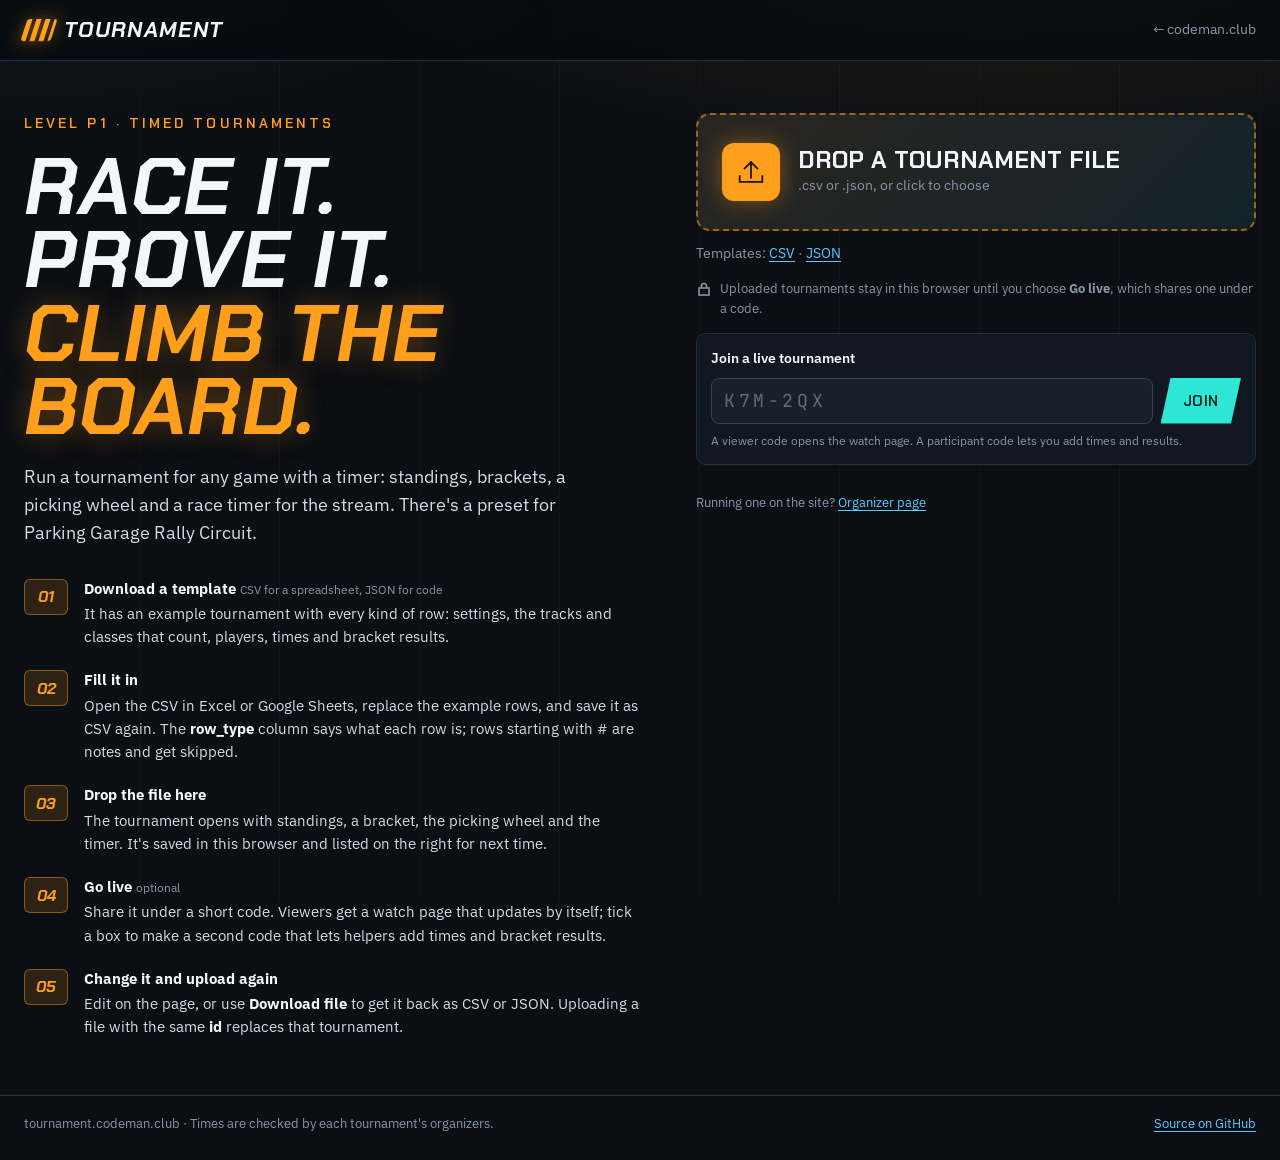
==== index.html @ 5d127352 "Tournament site: file-hosted and live tournaments, bracket, wheel, timer, viewer page, organizer adm" ====
<!doctype html>
<html lang="en">
<head>
<meta charset="utf-8">
<meta name="viewport" content="width=device-width, initial-scale=1, viewport-fit=cover">
<title>Tournament · codeman.club</title>
<meta name="description" content="Timed game tournaments: submit times with proof, organizers verify them, standings update live. Presets for Parking Garage Rally Circuit.">
<link rel="icon" href="data:image/svg+xml,%3Csvg xmlns='http://www.w3.org/2000/svg' viewBox='0 0 32 32'%3E%3Crect width='32' height='32' fill='%2317181B'/%3E%3Cpath d='M-4 20L20-4M4 28L28 4M12 36L36 12' stroke='%23F4C21B' stroke-width='5'/%3E%3C/svg%3E">
<link rel="preconnect" href="https://fonts.googleapis.com">
<link rel="preconnect" href="https://fonts.gstatic.com" crossorigin>
<link href="https://fonts.googleapis.com/css2?family=Chakra+Petch:ital,wght@0,500;0,600;0,700;1,600;1,700&family=IBM+Plex+Sans:wght@400;500;600&family=JetBrains+Mono:wght@500;700&display=swap" rel="stylesheet">
<link rel="stylesheet" href="css/style.css">
</head>
<body>
<header class="banner"><div class="wrap">
  <a class="logo" href="./" title="Back to the start"><span class="logo-mark" aria-hidden="true"></span><span class="logo-text">Tournament</span></a>
  <button class="btn small change" id="change" hidden>Change<span class="wide-text"> tournament</span></button>
  <a class="home-link" href="https://codeman.club">← codeman.club</a>
</div></header>

<!-- Splash: text on the left; upload box and the tournament lists on the right -->
<main id="intro">
<div class="wrap intro">
  <div>
    <div class="eyebrow">Level P1 · Timed tournaments</div>
    <h1>Race it.<br>Prove it.<br><em>Climb the board.</em></h1>
    <p class="lead">Run a tournament for any game with a timer: standings, brackets, a picking wheel and a race timer for the stream. There's a preset for Parking Garage Rally Circuit.</p>
    <ol class="steps">
      <li><div><b>Download a template</b> <span class="opt">CSV for a spreadsheet, JSON for code</span><p>It has an example tournament with every kind of row: settings, the tracks and classes that count, players, times and bracket results.</p></div></li>
      <li><div><b>Fill it in</b><p>Open the CSV in Excel or Google Sheets, replace the example rows, and save it as CSV again. The <b>row_type</b> column says what each row is; rows starting with # are notes and get skipped.</p></div></li>
      <li><div><b>Drop the file here</b><p>The tournament opens with standings, a bracket, the picking wheel and the timer. It's saved in this browser and listed on the right for next time.</p></div></li>
      <li><div><b>Go live</b> <span class="opt">optional</span><p>Share it under a short code. Viewers get a watch page that updates by itself; tick a box to make a second code that lets helpers add times and bracket results.</p></div></li>
      <li><div><b>Change it and upload again</b><p>Edit on the page, or use <b>Download file</b> to get it back as CSV or JSON. Uploading a file with the same <b>id</b> replaces that tournament.</p></div></li>
    </ol>
  </div>
  <div class="start">
    <label class="drop" id="drop">
      <input type="file" id="file" accept=".csv,.json,text/csv,application/json" aria-describedby="dropHelp">
      <svg viewBox="0 0 48 48" aria-hidden="true" fill="none" stroke="currentColor" stroke-width="2.5" stroke-linecap="square"><path d="M24 32V10M15 19l9-9 9 9"/><path d="M8 30v8h32v-8"/></svg>
      <span><b>Drop a tournament file</b><span id="dropHelp">.csv or .json, or click to choose</span></span>
    </label>
    <p class="templates">Templates: <button class="linkbtn" type="button" id="tplCsv">CSV</button> · <button class="linkbtn" type="button" id="tplJson">JSON</button></p>
    <p class="privacy"><svg viewBox="0 0 16 16" aria-hidden="true" fill="none" stroke="currentColor" stroke-width="1.6"><rect x="3" y="7" width="10" height="7"/><path d="M5.5 7V5a2.5 2.5 0 015 0v2"/></svg><span>Uploaded tournaments stay in this browser until you choose <b>Go live</b>, which shares one under a code.</span></p>
    <form class="panel join" id="joinForm">
      <label for="joinCode">Join a live tournament</label>
      <input type="text" id="joinCode" maxlength="9" autocomplete="off" spellcheck="false" placeholder="K7M-2QX" aria-describedby="joinHelp">
      <button class="btn teal" type="submit">Join</button>
      <span class="note" id="joinHelp" style="grid-column: 1 / -1">A viewer code opens the watch page. A participant code lets you add times and results.</span>
      <label class="field" id="joinNameField" hidden style="grid-column: 1 / -1">Your name <span class="note">Shown next to the changes you make</span>
        <input type="text" id="joinName" maxlength="32" autocomplete="nickname">
      </label>
    </form>
    <div id="startMsg"></div>

    <section class="pick-block" id="mineBlock" hidden>
      <h2>Your tournaments</h2>
      <p class="note">Saved in this browser. Pick one to open.</p>
      <div class="pick-list" role="radiogroup" aria-label="Your tournaments" id="localList"></div>
    </section>

    <section class="pick-block" id="siteBlock" hidden>
      <div class="pick-head">
        <h2>On the site</h2>
        <div class="pills" role="group" aria-label="Show tournaments">
          <button class="pill" type="button" data-show="open" aria-pressed="true">Live &amp; upcoming</button>
          <button class="pill" type="button" data-show="finished" aria-pressed="false">Finished</button>
        </div>
      </div>
      <div class="pick-list" role="radiogroup" aria-label="Tournaments on the site" id="pickList"></div>
    </section>

    <div class="start-form" id="racerForm" hidden>
      <label class="field">Your racer name <span class="note">Optional: highlights your row and fills in the submit form</span>
        <input type="text" id="racerName" maxlength="32" autocomplete="nickname" placeholder="e.g. driftking">
      </label>
      <label class="field" id="platformField">Platform
        <select id="racerPlatform"></select>
      </label>
    </div>
    <button class="btn primary go" id="go" type="button" hidden>Open tournament</button>

    <div class="mine" id="mine" hidden>
      <h3>Times you submitted</h3>
      <ul id="mineList"></ul>
    </div>
    <p class="org-line">Running one on the site? <a href="admin">Organizer page</a></p>
  </div>
</div>
</main>

<!-- Tournament view -->
<main id="view" hidden>
<section class="t-hero on-dark">
  <div class="wrap">
    <div class="top">
      <div>
        <div class="badges" id="tBadges"></div>
        <h1 id="tName"></h1>
        <div class="meta" id="tMeta"></div>
      </div>
      <div class="actions">
        <a class="btn primary" id="tSubmit" href="#">Submit a time</a>
        <button class="btn teal" id="tLive" type="button" hidden>Go live</button>
        <button class="btn" id="tTimer" type="button" aria-pressed="false">Timer</button>
        <a class="btn" id="tOverlay" href="#" target="_blank" rel="noopener">Stream overlay</a>
        <button class="btn" id="tCsv" type="button">Export standings</button>
        <button class="btn" id="tDownload" type="button" hidden>Download file</button>
      </div>
    </div>
    <div class="stats" id="tStats"></div>
    <div class="tabs" role="tablist" aria-label="Tournament views">
      <button role="tab" type="button" data-tab="overall" aria-selected="true">Overall</button>
      <button role="tab" type="button" data-tab="track" aria-selected="false">By track</button>
      <button role="tab" type="button" data-tab="bracket" aria-selected="false" hidden>Bracket</button>
      <button role="tab" type="button" data-tab="players" aria-selected="false">Players</button>
      <button role="tab" type="button" data-tab="activity" aria-selected="false">Activity</button>
      <button role="tab" type="button" data-tab="wheel" aria-selected="false">Wheel</button>
      <button role="tab" type="button" data-tab="rules" aria-selected="false">Rules</button>
    </div>
  </div>
</section>
<div id="tLiveStrip"></div>
<div class="wrap t-body" id="tBody">
  <div id="tMain"></div>
  <aside id="tSide"></aside>
</div>
</main>

<footer class="site-foot"><div class="wrap">
  <span>tournament.codeman.club · Times are checked by each tournament's organizers.</span>
  <a href="https://github.com/notacodeman/tournament" target="_blank" rel="noopener">Source on GitHub</a>
</div></footer>

<script type="module" src="js/app.js"></script>
</body>
</html>
---- css/style.css ----
/* tournament.codeman.club — "night garage": dark asphalt, sodium-lamp orange, neon teal, racing-HUD type. */

/* ---------- Colours ---------- */
:root {
  --bg: #0B0E13;            /* asphalt at night */
  --panel: #121821;
  --panel-2: #18202B;       /* zebra rows, inputs */
  --hover: #202B38;
  --line: #243041;
  --line-strong: #34445A;
  --text: #D3DCE6;
  --ink: #F3F6FA;           /* headings, names, times */
  --muted: #8796A8;
  --accent: #FF9F1C;        /* sodium lamp */
  --accent-soft: rgba(255, 159, 28, .14);
  --on-accent: #1A1206;
  --teal: #2EE6D6;          /* neon: live, links, the clock */
  --teal-soft: rgba(46, 230, 214, .12);
  --link: #5CC8FF;
  --ok: #3DDC84;   --ok-bg: rgba(61, 220, 132, .13);
  --wait: #FFC53D; --wait-bg: rgba(255, 197, 61, .13);
  --bad: #FF6B6B;  --bad-bg: rgba(255, 107, 107, .13);
  --gold: #FFD166; --silver: #C3CFDB; --bronze: #E3A06A;
  --off: #151C25; --off-text: #4F5D6E;
  --scroll: #34445A;
  --radius: 10px;
  --slant: 10px;            /* the angled ends of buttons */
  --display: 'Chakra Petch', 'Arial Narrow', sans-serif;
  --body: 'IBM Plex Sans', system-ui, sans-serif;
  --mono: 'JetBrains Mono', ui-monospace, monospace;
  color-scheme: dark;
}

/* ---------- Base ---------- */
* { box-sizing: border-box; }
[hidden] { display: none !important; }
html { scroll-padding-top: 76px; background: var(--bg); }
@media (prefers-reduced-motion: no-preference) { html { scroll-behavior: smooth; } }
body {
  margin: 0; color: var(--text); font: 400 15px/1.55 var(--body);
  min-height: 100vh; display: flex; flex-direction: column;
  background:
    radial-gradient(1100px 420px at 78% -140px, rgba(255, 159, 28, .16), transparent 70%),
    radial-gradient(900px 380px at 0% -120px, rgba(46, 230, 214, .08), transparent 70%),
    repeating-linear-gradient(90deg, transparent 0 139px, rgba(255, 255, 255, .025) 139px 140px),
    var(--bg);
  background-attachment: fixed;
}
a { color: var(--link); text-underline-offset: 3px; }
a:hover { color: var(--teal); }
button, input, select, textarea { font-family: inherit; }
h1, h2, h3, .display { font-family: var(--display); font-weight: 700; text-transform: uppercase; color: var(--ink); line-height: 1; margin: 0; letter-spacing: .01em; }
h2 { font-size: 28px; }
h3 { font-size: 20px; }
.mono, .time { font-family: var(--mono); font-variant-numeric: tabular-nums; }
:focus-visible { outline: 2px solid var(--teal); outline-offset: 2px; }
::selection { background: var(--accent); color: var(--on-accent); }
.muted { color: var(--muted); }
.small { font-size: 13px; }
.wrap { width: 100%; max-width: 1280px; margin: 0 auto; padding: 0 24px; }
main { flex: 1; }

/* ---------- Banner ---------- */
.banner { background: rgba(8, 11, 15, .85); backdrop-filter: blur(8px); border-bottom: 1px solid var(--line); position: sticky; top: 0; z-index: 25; }
.banner .wrap { display: flex; align-items: center; gap: 24px; height: 60px; }
.logo { display: flex; align-items: center; gap: 10px; color: var(--ink); text-decoration: none; }
.logo:hover { color: var(--ink); }
.logo-mark {
  width: 30px; height: 22px; flex-shrink: 0; transform: skewX(-18deg); border-radius: 3px;
  background: repeating-linear-gradient(90deg, var(--accent) 0 5px, transparent 5px 9px);
  filter: drop-shadow(0 0 8px rgba(255, 159, 28, .6));
}
.logo-text { font-family: var(--display); font-weight: 700; font-style: italic; font-size: 22px; letter-spacing: .06em; text-transform: uppercase; }
.banner .home-link { margin-left: auto; color: var(--muted); text-decoration: none; font-size: 14px; white-space: nowrap; }
.banner .home-link:hover { color: var(--ink); }

.site-foot { border-top: 1px solid var(--line); margin-top: 56px; }
.site-foot .wrap { display: flex; justify-content: space-between; gap: 16px; padding-top: 18px; padding-bottom: 26px; font-size: 13px; color: var(--muted); }

/* ---------- Buttons ---------- */
.btn {
  --btn-bg: var(--panel-2); --btn-fg: var(--ink);
  display: inline-flex; align-items: center; justify-content: center; gap: 8px;
  min-height: 44px; padding: 0 22px; border: 0; background: var(--btn-bg); color: var(--btn-fg);
  font-weight: 600; font-size: 15px; font-family: var(--display); letter-spacing: .04em; text-transform: uppercase;
  text-decoration: none; cursor: pointer; white-space: nowrap;
  clip-path: polygon(var(--slant) 0, 100% 0, calc(100% - var(--slant)) 100%, 0 100%);
  transition: background .12s, color .12s, filter .12s;
}
.btn:hover { --btn-bg: var(--hover); color: var(--btn-fg); }
.btn[aria-pressed="true"] { --btn-bg: var(--teal-soft); --btn-fg: var(--teal); }
.btn.primary { --btn-bg: var(--accent); --btn-fg: var(--on-accent); }
.btn.primary:hover { filter: brightness(1.1); --btn-bg: var(--accent); }
.btn.teal { --btn-bg: var(--teal); --btn-fg: #04201D; }
.btn.teal:hover { filter: brightness(1.1); --btn-bg: var(--teal); }
.btn.good { --btn-bg: var(--ok); --btn-fg: #06200F; }
.btn.danger { --btn-bg: var(--bad-bg); --btn-fg: var(--bad); }
.btn.danger:hover { --btn-bg: rgba(255, 107, 107, .25); }
.btn.small { min-height: 36px; padding: 0 16px; font-size: 13px; --slant: 8px; }
.btn[disabled] { opacity: .45; cursor: not-allowed; filter: none; }
.linkbtn { background: none; border: 0; padding: 0; color: var(--link); font: inherit; text-decoration: underline; text-underline-offset: 3px; cursor: pointer; }
.linkbtn:hover { color: var(--teal); }

.pills { display: flex; flex-wrap: wrap; gap: 6px; }
.pill {
  min-height: 34px; padding: 0 14px; border: 1px solid var(--line-strong); border-radius: 999px; background: transparent; color: var(--text);
  font-weight: 500; font-size: 13px; cursor: pointer;
}
.pill:hover { border-color: var(--accent); color: var(--ink); }
.pill[aria-pressed="true"] { background: var(--accent); border-color: var(--accent); color: var(--on-accent); font-weight: 600; }

/* ---------- Inputs ---------- */
input[type=text], input[type=search], input[type=url], input[type=number], input[type=datetime-local], select, textarea {
  font: inherit; color: var(--ink); background: var(--panel-2); border: 1px solid var(--line-strong); border-radius: 8px;
  padding: 8px 12px; min-height: 44px; width: 100%;
}
input::placeholder, textarea::placeholder { color: #5E6D80; }
input:focus, select:focus, textarea:focus { border-color: var(--accent); outline: none; box-shadow: 0 0 0 3px var(--accent-soft); }
select option { background: var(--panel); }
textarea { min-height: 96px; resize: vertical; }
label.field { display: grid; gap: 6px; font-size: 14px; font-weight: 600; color: var(--ink); }
label.field .note, .note { font-size: 12px; font-weight: 400; color: var(--muted); }
.check { display: flex; gap: 10px; align-items: flex-start; font-size: 14px; }
.check input { width: 18px; height: 18px; margin: 2px 0 0; accent-color: var(--accent); flex-shrink: 0; }

/* ---------- Chips ---------- */
.chip { display: inline-flex; align-items: center; gap: 6px; padding: 3px 10px; border-radius: 999px; font-size: 11px; font-weight: 700; letter-spacing: .08em; text-transform: uppercase; white-space: nowrap; font-family: var(--body); }
.chip.live, .chip.verified { background: var(--ok-bg); color: var(--ok); }
.chip.live::before { content: ''; width: 7px; height: 7px; border-radius: 50%; background: currentColor; box-shadow: 0 0 8px currentColor; animation: pulse 1.6s ease-in-out infinite; }
@keyframes pulse { 50% { opacity: .35; } }
@media (prefers-reduced-motion: reduce) { .chip.live::before { animation: none; } }
.chip.registration, .chip.pending { background: var(--wait-bg); color: var(--wait); }
.chip.rejected { background: var(--bad-bg); color: var(--bad); }
.chip.finished, .chip.draft { background: var(--panel-2); color: var(--muted); }
.chip.game { background: var(--accent); color: var(--on-accent); }
.chip.local { background: var(--teal-soft); color: var(--teal); }

/* ---------- Panels and tables ---------- */
.panel { background: var(--panel); border: 1px solid var(--line); border-radius: var(--radius); }
.panel-pad { padding: 20px; }
.section-head { display: flex; align-items: flex-end; justify-content: space-between; gap: 16px; flex-wrap: wrap; margin-bottom: 14px; }

/* A table is a header row plus a scroll box of rows, each a CSS grid sharing the table's --cols. */
.table { background: var(--panel); border: 1px solid var(--line); border-radius: var(--radius); overflow: hidden; }
.table .thead, .table .row { display: grid; grid-template-columns: var(--cols); gap: 12px; align-items: center; padding: 0 16px; }
.table .thead {
  min-height: 40px; background: var(--panel-2); color: var(--muted); border-bottom: 2px solid var(--accent);
  font-size: 11px; font-weight: 700; letter-spacing: .1em; text-transform: uppercase;
  overflow-y: hidden; scrollbar-gutter: stable; scrollbar-width: thin;
}
.table .rows { overflow-y: auto; scrollbar-gutter: stable; scrollbar-width: thin; scrollbar-color: var(--scroll) transparent; }
.table .row { min-height: 54px; padding-top: 6px; padding-bottom: 6px; border-top: 1px solid var(--line); }
.table .row:first-child { border-top: 0; }
.table .row:nth-child(even of .row) { background: rgba(255, 255, 255, .02); }
.table .row.clickable { cursor: pointer; }
.table .row.clickable:hover { background: var(--hover); }
.table .row.open, .table .detail { background: var(--accent-soft) !important; }
.table .detail { padding: 12px 16px 16px; border-top: 1px dashed var(--line-strong); }
.table .empty { padding: 28px 16px; color: var(--muted); }
.table .r { text-align: right; }
.name { font-weight: 600; color: var(--ink); overflow-wrap: anywhere; }
.sub { display: block; font-size: 12px; color: var(--muted); font-weight: 400; }
.pos { font-family: var(--display); font-weight: 700; font-style: italic; font-size: 20px; color: var(--muted); }
.pos.p1 { color: var(--gold); text-shadow: 0 0 12px rgba(255, 209, 102, .45); }
.pos.p2 { color: var(--silver); }
.pos.p3 { color: var(--bronze); }
.row .time { font-size: 15px; color: var(--ink); }
.row .gap { font-size: 13px; color: var(--muted); }
.pips { display: inline-flex; gap: 3px; vertical-align: middle; margin-right: 8px; }
.pips i { width: 6px; height: 14px; background: var(--line-strong); transform: skewX(-18deg); }
.pips i.on { background: var(--teal); box-shadow: 0 0 6px rgba(46, 230, 214, .5); }
.flag { color: var(--bad); }
.table .row.me { box-shadow: inset 3px 0 0 var(--teal); background: var(--teal-soft) !important; }
.table .row.me .name::after, .slot.me .slot-name::after {
  content: 'you'; margin-left: 8px; padding: 1px 7px; border-radius: 999px; font-size: 10px; font-weight: 700; letter-spacing: .08em;
  text-transform: uppercase; background: var(--teal); color: #04201D; display: inline-block; vertical-align: 2px;
}
.del-btn { border: 0; background: transparent; color: var(--muted); width: 40px; height: 40px; border-radius: 8px; cursor: pointer; font-size: 15px; }
.del-btn:hover { color: var(--bad); background: var(--bad-bg); }

/* ---------- Splash (index.html #intro) ---------- */
.intro { display: grid; grid-template-columns: minmax(0, 1.1fr) minmax(0, 1fr); gap: 56px; align-items: start; padding-top: 52px; }
.intro > div { min-width: 0; }
.eyebrow { font-family: var(--display); font-weight: 600; font-size: 14px; letter-spacing: .22em; text-transform: uppercase; color: var(--accent); }
.intro h1 { font-size: clamp(46px, 6.4vw, 80px); font-style: italic; line-height: .92; margin: 16px 0 18px; }
.intro h1 em { font-style: italic; color: var(--accent); text-shadow: 0 0 28px rgba(255, 159, 28, .35); }
.intro .lead { font-size: 18px; max-width: 560px; margin: 0 0 30px; color: var(--text); }
.steps { list-style: none; margin: 0; padding: 0; counter-reset: step; display: grid; gap: 20px; }
.steps li { counter-increment: step; display: grid; grid-template-columns: 44px minmax(0, 1fr); gap: 16px; }
.steps li::before {
  content: counter(step, decimal-leading-zero); height: 34px; display: grid; place-items: center; margin-top: 2px;
  background: var(--accent-soft); color: var(--accent); border: 1px solid rgba(255, 159, 28, .45); border-radius: 6px;
  font: italic 700 16px var(--display);
}
.steps b { color: var(--ink); }
.steps p { margin: 2px 0 0; color: var(--text); }
.steps .opt { font-size: 12px; color: var(--muted); }
.start { display: grid; gap: 14px; align-content: start; }
.drop {
  position: relative; display: grid; grid-template-columns: 58px minmax(0, 1fr); align-items: center; gap: 18px;
  padding: 28px 24px; border: 2px dashed rgba(255, 159, 28, .55); border-radius: 14px; cursor: pointer; color: var(--ink);
  background: linear-gradient(135deg, rgba(255, 159, 28, .10), rgba(46, 230, 214, .05)), var(--panel);
  transition: border-color .15s, box-shadow .15s;
}
.drop:hover, .drop.over { border-style: solid; border-color: var(--accent); box-shadow: 0 0 0 4px var(--accent-soft), 0 10px 40px rgba(255, 159, 28, .12); }
.drop:focus-within { outline: 2px solid var(--teal); outline-offset: 3px; }
.drop input { position: absolute; inset: 0; opacity: 0; cursor: pointer; width: 100%; }
.drop svg { width: 58px; height: 58px; padding: 12px; background: var(--accent); color: var(--on-accent); border-radius: 12px; box-shadow: 0 0 22px rgba(255, 159, 28, .4); }
.drop b { display: block; font-family: var(--display); font-weight: 700; font-size: 24px; text-transform: uppercase; line-height: 1.1; }
.drop span span { display: block; color: var(--muted); font-size: 14px; margin-top: 2px; }
.templates { margin: -2px 0 0; font-size: 14px; color: var(--muted); }
.privacy { display: flex; gap: 8px; align-items: flex-start; margin: 0; font-size: 13px; color: var(--muted); }
.privacy svg { width: 16px; height: 16px; flex-shrink: 0; margin-top: 2px; }
.join { display: grid; grid-template-columns: minmax(0, 1fr) auto; gap: 8px; padding: 14px; }
.join label { grid-column: 1 / -1; font-weight: 600; color: var(--ink); font-size: 14px; }
.join input { font-family: var(--mono); letter-spacing: .2em; text-transform: uppercase; font-size: 18px; }
.pick-block { display: grid; gap: 8px; }
.pick-block h2 { font-size: 22px; overflow-wrap: anywhere; }
.pick-block .note { margin: -4px 0 0; }
.pick-head { display: flex; justify-content: space-between; align-items: center; gap: 10px; flex-wrap: wrap; }
.pick-list { background: var(--panel); border: 1px solid var(--line); border-radius: var(--radius); overflow-y: auto; scrollbar-width: thin; scrollbar-color: var(--scroll) transparent; }
.pick-list .empty { margin: 0; padding: 20px 16px; color: var(--muted); }
.pick { display: grid; grid-template-columns: minmax(0, 1fr) auto; gap: 2px 12px; width: 100%; text-align: left; padding: 12px 16px;
  border: 0; border-top: 1px solid var(--line); border-left: 3px solid transparent; background: transparent; color: var(--text); cursor: pointer; }
.pick-list > .pick:first-child, .local-row:first-child .pick { border-top: 0; }
.pick:hover { background: var(--hover); }
.pick[aria-checked="true"] { background: var(--accent-soft); border-left-color: var(--accent); }
.pick .name { font-size: 16px; }
.pick .sub { grid-column: 1 / -1; }
.local-row { display: grid; grid-template-columns: minmax(0, 1fr) auto; align-items: center; }
.local-row + .local-row { border-top: 1px solid var(--line); }
.local-row .pick { border-top: 0; }
.local-row .del-btn { margin-right: 8px; }
.start-form { display: grid; gap: 14px; }
.start .go { width: 100%; min-height: 54px; font-size: 17px; }
.mine h3 { font-size: 17px; margin-bottom: 6px; }
.mine ul { list-style: none; margin: 0; padding: 0; font-size: 14px; }
.mine li { display: flex; justify-content: space-between; gap: 12px; padding: 6px 0; border-top: 1px solid var(--line); }
.org-line { margin: 0; font-size: 13px; color: var(--muted); }

/* ---------- Tournament page ---------- */
.t-hero { padding-top: 34px; border-bottom: 1px solid var(--line); background: linear-gradient(180deg, rgba(255, 159, 28, .06), transparent 60%); }
.t-hero h1 { font-size: clamp(38px, 6vw, 64px); font-style: italic; margin: 10px 0 8px; }
.t-hero .meta { color: var(--muted); }
.t-hero .top { display: flex; justify-content: space-between; align-items: flex-end; gap: 24px; flex-wrap: wrap; }
.t-hero .badges { display: flex; gap: 8px; align-items: center; flex-wrap: wrap; font-size: 13px; color: var(--muted); }
.t-hero .actions { display: flex; gap: 6px; flex-wrap: wrap; }
.stats { display: grid; grid-template-columns: repeat(4, minmax(0, 1fr)); gap: 10px; margin-top: 24px; }
.stats div { background: var(--panel); border: 1px solid var(--line); border-radius: var(--radius); padding: 12px 16px; position: relative; overflow: hidden; }
.stats div::after { content: ''; position: absolute; left: 0; top: 0; bottom: 0; width: 3px; background: var(--line-strong); }
.stats b { display: block; font-family: var(--mono); font-size: 24px; color: var(--ink); margin-top: 2px; }
.stats span { font-size: 11px; color: var(--muted); text-transform: uppercase; letter-spacing: .1em; font-weight: 600; }
.stats .warn b { color: var(--wait); }
.stats .warn::after { background: var(--wait); }
.stats div:last-child::after { background: var(--accent); }
.tabs { display: flex; gap: 2px; margin-top: 22px; overflow-x: auto; scrollbar-width: none; }
.tabs button {
  min-height: 46px; padding: 0 20px; border: 0; background: transparent; color: var(--muted); cursor: pointer; white-space: nowrap;
  font: 600 15px var(--display); text-transform: uppercase; letter-spacing: .05em; position: relative;
}
.tabs button:hover { color: var(--ink); }
.tabs button[aria-selected="true"] { color: var(--ink); }
.tabs button[aria-selected="true"]::after { content: ''; position: absolute; left: 10px; right: 10px; bottom: 0; height: 3px; background: var(--accent); transform: skewX(-24deg); box-shadow: 0 0 12px rgba(255, 159, 28, .6); }
.t-body { display: grid; grid-template-columns: minmax(0, 1fr) 340px; gap: 28px; align-items: start; padding-top: 30px; }
.t-body.single { grid-template-columns: minmax(0, 1fr); }
.t-body aside { display: grid; gap: 16px; }
.toolbar { display: flex; gap: 10px; align-items: center; flex-wrap: wrap; }
.toolbar select { width: auto; min-height: 36px; padding: 4px 10px; }
.rules p { white-space: pre-line; margin: 0 0 10px; }
.grid-table { display: grid; grid-template-columns: minmax(0, 1fr) repeat(var(--n), 52px); gap: 4px; align-items: center; font-size: 13px; }
.grid-table .h { font-size: 10px; font-weight: 700; letter-spacing: .08em; text-transform: uppercase; color: var(--muted); text-align: center; overflow-wrap: anywhere; }
.grid-table .h:first-child { text-align: left; }
.grid-table .cell { height: 22px; display: flex; align-items: center; justify-content: center; font-weight: 700; background: var(--off); color: var(--off-text); border-radius: 4px; }
.grid-table .cell.on { background: var(--accent); color: var(--on-accent); box-shadow: 0 0 10px rgba(255, 159, 28, .3); }
.grid-table .t-off { color: var(--off-text); }
.activity { list-style: none; margin: 0; padding: 0; }
.activity li { padding: 10px 0; border-top: 1px solid var(--line); }
.activity li:first-child { border-top: 0; }
.activity .when { display: block; font-size: 12px; color: var(--muted); }
.event-times { display: grid; grid-template-columns: repeat(auto-fill, minmax(200px, 1fr)); gap: 6px 16px; font-size: 14px; }
.event-times div { display: flex; justify-content: space-between; gap: 8px; border-bottom: 1px solid var(--line); padding: 4px 0; }
.host-bar { display: flex; flex-wrap: wrap; gap: 8px; align-items: center; margin-bottom: 14px; padding: 10px 14px; border: 1px dashed var(--line-strong); border-radius: var(--radius); background: rgba(46, 230, 214, .04); }
.host-bar .note { margin-right: auto; }

/* live-room panel on the tournament page */
.live-panel { display: grid; gap: 12px; border-color: rgba(46, 230, 214, .4); box-shadow: 0 0 30px rgba(46, 230, 214, .08); }
.live-panel h3 { display: flex; align-items: center; gap: 8px; }
.code-box { display: grid; gap: 6px; padding: 12px; border-radius: 8px; background: var(--panel-2); }
.code-box .label { font-size: 11px; font-weight: 700; letter-spacing: .1em; text-transform: uppercase; color: var(--muted); }
.code { font-family: var(--mono); font-size: 30px; font-weight: 700; letter-spacing: .12em; color: var(--teal); text-shadow: 0 0 16px rgba(46, 230, 214, .4); }
.code.edit { color: var(--accent); text-shadow: 0 0 16px rgba(255, 159, 28, .35); font-size: 24px; }
.code-box .row-btns { display: flex; gap: 6px; flex-wrap: wrap; }
.code-box .link { font-size: 12px; overflow-wrap: anywhere; color: var(--muted); }

/* ---------- Forms (submit, admin, dialogs) ---------- */
.form-page { max-width: 580px; padding-top: 32px; }
.form { display: grid; gap: 20px; }
.form-grid { display: grid; grid-template-columns: repeat(2, minmax(0, 1fr)); gap: 12px; }
.form-grid .wide { grid-column: 1 / -1; }
.segmented { display: grid; grid-template-columns: repeat(var(--n), minmax(0, 1fr)); gap: 4px; padding: 4px; background: var(--panel-2); border: 1px solid var(--line-strong); border-radius: 10px; }
.segmented button { min-height: 40px; border: 0; border-radius: 7px; background: transparent; color: var(--text); font-weight: 500; font-size: 15px; cursor: pointer; }
.segmented button:hover { background: var(--hover); }
.segmented button[aria-pressed="true"] { background: var(--accent); color: var(--on-accent); font-weight: 700; }
.segmented button[disabled] { color: var(--off-text); cursor: not-allowed; background: transparent; }
.segmented.mini { padding: 3px; }
.segmented.mini button { min-height: 30px; padding: 0 8px; font-size: 12px; }
.time-input { font-family: var(--mono) !important; font-size: 30px !important; font-weight: 700; min-height: 64px !important; color: var(--teal) !important; }
.drop-img { display: grid; place-items: center; gap: 4px; min-height: 120px; padding: 16px; border: 2px dashed var(--line-strong); border-radius: var(--radius); background: var(--panel-2); color: var(--text); text-align: center; cursor: pointer; font-weight: 400; }
.drop-img.over, .drop-img:hover { border-color: var(--accent); }
.drop-img img { max-width: 100%; max-height: 220px; border-radius: 6px; }
.visually-hidden { position: absolute; width: 1px; height: 1px; overflow: hidden; clip: rect(0 0 0 0); white-space: nowrap; }
.message { padding: 12px 14px; border-radius: 8px; border: 1px solid var(--line-strong); background: var(--panel-2); }
.message ul { margin: 6px 0 0; padding-left: 18px; }
.message.error { border-color: rgba(255, 107, 107, .5); background: var(--bad-bg); color: #FFC9C9; }
.message.ok { border-color: rgba(61, 220, 132, .45); background: var(--ok-bg); color: #BDF5D4; }

dialog { border: 1px solid var(--line-strong); border-radius: 14px; background: var(--panel); color: var(--text); padding: 22px; max-width: min(540px, calc(100vw - 32px)); width: 100%; box-shadow: 0 30px 80px rgba(0, 0, 0, .6); }
dialog::backdrop { background: rgba(3, 5, 8, .7); backdrop-filter: blur(3px); }
dialog h2 { font-size: 24px; margin-bottom: 14px; }
dialog form { display: grid; gap: 12px; }
dialog .foot { display: flex; gap: 8px; justify-content: flex-end; margin-top: 6px; flex-wrap: wrap; }
#toast { position: fixed; left: 50%; bottom: 20px; transform: translateX(-50%); max-width: calc(100% - 32px); z-index: 40; }

/* ---------- Picking wheel ---------- */
.wheel-layout { display: grid; grid-template-columns: minmax(0, 1fr) 360px; gap: 28px; align-items: start; }
.wheel-stage { position: relative; display: grid; justify-items: center; gap: 18px; }
.wheel-stage canvas { width: min(100%, 540px); aspect-ratio: 1; height: auto; cursor: pointer; filter: drop-shadow(0 0 30px rgba(255, 159, 28, .18)); }
.wheel-pointer { position: absolute; top: -8px; left: 50%; transform: translateX(-50%); z-index: 1; width: 0; height: 0;
  border-left: 16px solid transparent; border-right: 16px solid transparent; border-top: 32px solid var(--teal); filter: drop-shadow(0 0 8px rgba(46, 230, 214, .7)); }
.wheel-result { font-family: var(--display); font-weight: 700; font-style: italic; font-size: clamp(28px, 5vw, 46px); text-transform: uppercase; color: var(--muted); text-align: center; min-height: 1.1em; overflow-wrap: anywhere; }
.wheel-result.won { color: var(--on-accent); background: var(--accent); padding: 4px 22px; clip-path: polygon(14px 0, 100% 0, calc(100% - 14px) 100%, 0 100%); box-shadow: 0 0 30px rgba(255, 159, 28, .5); }
.wheel-stage .spin { min-width: 220px; min-height: 54px; font-size: 18px; }
.wheel-side { display: grid; gap: 12px; }
.wheel-side textarea { min-height: 220px; font-family: var(--mono); font-size: 14px; }
.fill-label { align-self: center; margin-right: 2px; }
.wheel-side h3 { font-size: 17px; margin-bottom: 4px; }
.wheel-history { margin: 0; padding-left: 22px; font-size: 14px; max-height: 240px; overflow-y: auto; scrollbar-width: thin; }
.wheel-history li { padding: 3px 0; }
.wheel-history .note { margin-left: 8px; }

/* ---------- Bracket ---------- */
.champion { display: inline-flex; gap: 14px; align-items: baseline; padding: 10px 20px; margin-bottom: 18px; border-radius: var(--radius);
  background: linear-gradient(90deg, rgba(255, 209, 102, .2), transparent); border: 1px solid rgba(255, 209, 102, .5); }
.champion span { font-size: 11px; font-weight: 700; letter-spacing: .14em; text-transform: uppercase; color: var(--gold); }
.champion b { font-family: var(--display); font-style: italic; font-size: 30px; text-transform: uppercase; color: var(--ink); }
.bracket-scroll { overflow-x: auto; padding-bottom: 10px; scrollbar-width: thin; scrollbar-color: var(--scroll) transparent; }
.bracket { display: grid; grid-template-columns: repeat(var(--rounds), minmax(210px, 1fr)); gap: 32px; min-width: min-content; }
.round { display: flex; flex-direction: column; }
.round-name { font-size: 11px; font-weight: 700; letter-spacing: .12em; text-transform: uppercase; color: var(--accent); margin-bottom: 10px; }
.round-matches { display: flex; flex-direction: column; justify-content: space-around; gap: 16px; flex: 1; }
.match { background: var(--panel); border: 1px solid var(--line-strong); border-radius: 8px; position: relative; }
.round:not(:last-child) .match::after { content: ''; position: absolute; right: -18px; top: 50%; width: 16px; border-top: 2px solid var(--line-strong); }
button.match { display: block; width: 100%; text-align: left; padding: 0; font: inherit; color: inherit; cursor: pointer; }
button.match:hover { border-color: var(--accent); box-shadow: 0 0 0 3px var(--accent-soft); }
.slot { display: flex; justify-content: space-between; gap: 10px; padding: 8px 12px; min-height: 38px; align-items: center; }
.slot + .slot { border-top: 1px solid var(--line); }
.slot-name { font-weight: 600; color: var(--ink); overflow-wrap: anywhere; }
.slot-time { font-size: 13px; color: var(--muted); white-space: nowrap; }
.slot.won { background: var(--accent-soft); box-shadow: inset 3px 0 0 var(--accent); }
.slot.won .slot-time { color: var(--accent); }
.slot.lost .slot-name { color: var(--muted); font-weight: 400; text-decoration: line-through; text-decoration-color: var(--line-strong); }
.slot.tbd .slot-name { color: var(--off-text); font-weight: 400; font-style: italic; }

/* ---------- Timer (floating panel, pop-out window) ---------- */
.timer-float { position: fixed; right: 20px; bottom: 20px; z-index: 30; width: 340px; max-width: calc(100vw - 16px); padding: 14px; display: grid; gap: 10px;
  box-shadow: 0 20px 60px rgba(0, 0, 0, .6), 0 0 0 1px rgba(46, 230, 214, .25); }
.timer-head { display: flex; align-items: center; gap: 8px; cursor: grab; user-select: none; touch-action: none; }
.timer-head:active { cursor: grabbing; }
.timer-title { font-family: var(--display); font-weight: 700; font-size: 18px; text-transform: uppercase; color: var(--ink); margin-right: auto; }
.timer-head .btn.small { min-height: 30px; padding: 0 12px; }
.timer-head .icon { min-width: 32px; padding: 0 10px; }
.clock { font-family: var(--mono); font-variant-numeric: tabular-nums; font-weight: 700; font-size: 52px; line-height: 1; text-align: center; color: var(--teal);
  padding: 14px 0; background: #05080B; border: 1px solid var(--line); border-radius: 10px; text-shadow: 0 0 18px rgba(46, 230, 214, .55); }
.clock.low { color: var(--bad); text-shadow: 0 0 18px rgba(255, 107, 107, .55); }
.clock.done { color: var(--on-accent); background: var(--accent); text-shadow: none; animation: flash 1s steps(2) 4; }
@keyframes flash { 50% { background: #05080B; color: var(--accent); } }
@media (prefers-reduced-motion: reduce) { .clock.done { animation: none; } }
.clock-label { min-height: 36px !important; font-weight: 600; text-align: center; }
.timer-buttons { display: grid; grid-template-columns: repeat(3, minmax(0, 1fr)); gap: 6px; }
.timer-buttons .btn { padding: 0 8px; }
.duration { display: grid; grid-template-columns: auto 90px auto; gap: 8px; align-items: center; font-size: 14px; font-weight: 600; }
.duration input { min-height: 36px; font-family: var(--mono); }
.laps { margin: 0; padding: 0; list-style: none; max-height: 150px; overflow-y: auto; font-size: 13px; scrollbar-width: thin; }
.laps li { display: grid; grid-template-columns: 1fr auto auto; gap: 12px; padding: 3px 0; border-top: 1px solid var(--line); }
.timer-share { font-size: 12px; color: var(--teal); margin: 0; }
.timer-page { justify-content: center; align-items: center; padding: 16px; }
.timer-window { width: 100%; max-width: 560px; padding: 16px; display: grid; gap: 12px; }
.timer-window .timer-head { cursor: default; }
.timer-window .clock { font-size: clamp(56px, 18vw, 120px); }
.timer-help { text-align: center; margin: 12px 0 0; }
.clean .timer-window { border: 0; background: transparent; padding: 0; }
.clean .timer-head, .clean .timer-buttons, .clean .duration, .clean .laps, .clean .timer-help { display: none !important; }
.clean .clock-label { border: 0; background: transparent; font-size: 24px; pointer-events: none; box-shadow: none; }
.clean .clock-label:placeholder-shown { display: none; }
body.transparent, .transparent .clock { background: transparent !important; }
.transparent .clock { border: 0; }

/* ---------- Phones ---------- */
@media (max-width: 900px) {
  .intro { grid-template-columns: minmax(0, 1fr); gap: 32px; padding-top: 28px; }
  .intro .start { order: -1; }
  .t-body { grid-template-columns: minmax(0, 1fr); }
  .wheel-layout { grid-template-columns: minmax(0, 1fr); }
}
@media (max-width: 640px) {
  .wrap { padding: 0 16px; }
  .banner .wrap { gap: 12px; height: 56px; }
  .banner .change { margin-left: auto; }
  .banner .change + .home-link { display: none; }
  .wide-text { display: none; }
  .logo-text { font-size: 19px; }
  .stats { grid-template-columns: repeat(2, minmax(0, 1fr)); gap: 8px; }
  .stats b { font-size: 20px; }
  .t-hero .actions { width: 100%; }
  .t-hero .actions .btn.primary { flex: 1 1 100%; }
  .table .wide { display: none; }
  .table .thead, .table .row { grid-template-columns: var(--cols-phone, var(--cols)); padding: 0 12px; gap: 10px; }
  .table .row { padding-top: 8px; padding-bottom: 8px; }
  .form-grid { grid-template-columns: minmax(0, 1fr); }
  .drop { grid-template-columns: 46px minmax(0, 1fr); padding: 20px 16px; gap: 14px; }
  .drop svg { width: 46px; height: 46px; padding: 9px; }
  .drop b { font-size: 20px; }
  .timer-float { right: 8px; bottom: 8px; width: calc(100vw - 16px); }
  .clock { font-size: 44px; }
  h2 { font-size: 24px; }
}
@media (min-width: 641px) { .phone-only { display: none !important; } }

/* live strip under the tournament header */
#tLiveStrip .wrap { padding-top: 18px; }
.live-panel { padding: 14px; }
.live-grid { display: grid; grid-template-columns: repeat(3, minmax(0, 1fr)); gap: 10px; }
.announce-row { display: grid; grid-template-columns: minmax(0, 1fr) auto; gap: 6px; }
.announce-row input { min-height: 36px; }
.live-host { display: flex; flex-wrap: wrap; gap: 8px; align-items: center; padding-top: 2px; }
.live-host .note { margin-right: auto; }
@media (max-width: 900px) { .live-grid { grid-template-columns: minmax(0, 1fr); } }

/* ---------- Viewer page (watch.html) ---------- */
.watch .banner .wrap { gap: 14px; }
.watch-code { color: var(--teal); font-size: 18px; font-weight: 700; letter-spacing: .12em; text-shadow: 0 0 12px rgba(46, 230, 214, .4); }
#wUpdated { margin-left: auto; }
.watch-join { max-width: 460px; margin: 48px auto 0; }
.watch-title { padding: 30px 0 18px; }
.watch-title h1 { font-size: clamp(36px, 5.6vw, 68px); font-style: italic; margin: 10px 0 6px; }
.announce-bar {
  display: flex; justify-content: space-between; align-items: center; gap: 16px; margin-bottom: 18px; padding: 14px 22px;
  background: var(--accent); color: var(--on-accent); clip-path: polygon(14px 0, 100% 0, calc(100% - 14px) 100%, 0 100%);
  box-shadow: 0 0 40px rgba(255, 159, 28, .35);
}
.announce-text { font-family: var(--display); font-weight: 700; font-style: italic; font-size: clamp(22px, 3vw, 34px); text-transform: uppercase; line-height: 1.1; }
.watch-grid { display: grid; grid-template-columns: minmax(0, 1.7fr) minmax(0, 1fr); gap: 20px; align-items: start; }
.watch-board { padding: 18px 18px 8px; }
.watch-side { display: grid; gap: 16px; }
.board { list-style: none; margin: 0; padding: 0; }
.board-row { display: grid; grid-template-columns: 56px minmax(0, 1fr) auto; gap: 14px; align-items: center; padding: 10px 6px; border-top: 1px solid var(--line); }
.board-row:first-child { border-top: 0; }
.board-row .pos { font-size: 28px; }
.board-row .name { font-size: 19px; }
.board-time { font-size: 21px; color: var(--ink); text-align: right; }
.board-row:nth-child(-n+3) { background: linear-gradient(90deg, rgba(255, 209, 102, .06), transparent 60%); }
.board-row.flash { animation: row-flash 2.4s ease-out; }
@keyframes row-flash { 0% { background: rgba(46, 230, 214, .35); } 100% { background: transparent; } }
@media (prefers-reduced-motion: reduce) { .board-row.flash { animation: none; box-shadow: inset 3px 0 0 var(--teal); } }
.board .empty { padding: 24px 6px; }
.watch-clock .clock { font-size: clamp(44px, 5vw, 64px); }
.watch-clock .section-head { margin-bottom: 10px; }
.feed, .next-list { list-style: none; margin: 10px 0 0; padding: 0; }
.feed li { display: flex; justify-content: space-between; align-items: center; gap: 12px; padding: 8px 0; border-top: 1px solid var(--line); }
.feed li:first-child { border-top: 0; }
.feed b { color: var(--ink); }
.feed .mono { color: var(--ink); display: flex; gap: 8px; align-items: center; }
.feed li.new { animation: row-flash 3s ease-out; }
.new-chip { font-size: 10px; padding: 2px 7px; }
.next-list li { display: flex; flex-wrap: wrap; align-items: baseline; gap: 8px; padding: 8px 0; border-top: 1px solid var(--line); }
.next-list li:first-child { border-top: 0; }
.next-list .sub { flex-basis: 100%; }
.next-list b { color: var(--ink); font-size: 17px; }
.vs { color: var(--accent); font-family: var(--display); font-style: italic; font-weight: 700; }
.watch-section { margin-top: 28px; }
.leaders { display: grid; grid-template-columns: repeat(auto-fill, minmax(180px, 1fr)); gap: 10px; }
.leader-card { display: grid; gap: 2px; padding: 14px 16px; background: var(--panel); border: 1px solid var(--line); border-radius: var(--radius); border-top: 3px solid var(--accent); }
.leader-card .label { font-size: 11px; font-weight: 700; letter-spacing: .1em; text-transform: uppercase; color: var(--muted); }
.leader-time { font-size: 24px; font-weight: 700; color: var(--teal); }
body.tv { font-size: 18px; }
body.tv .board-row .name { font-size: 24px; }
body.tv .board-time { font-size: 26px; }
@media (max-width: 900px) { .watch-grid { grid-template-columns: minmax(0, 1fr); } .watch-side { order: -1; } }
@media (max-width: 640px) {
  .watch .banner .wrap { gap: 10px; }
  .watch #wFull, .watch #wUpdated { display: none; }
  .watch .logo-text { display: none; }
  .board-row { grid-template-columns: 40px minmax(0, 1fr) auto; gap: 10px; }
  .board-row .pos { font-size: 22px; }
  .board-row .name { font-size: 16px; }
  .board-time { font-size: 16px; }
}

/* ---------- Stream overlay (overlay.html) ---------- */
body.overlay { background: transparent; min-height: 0; }
body.overlay.solid { background: var(--bg); }
.ov-card { display: inline-block; min-width: 420px; padding: 14px 18px; background: rgba(11, 14, 19, .82); border: 1px solid var(--line-strong); border-left: 4px solid var(--accent); border-radius: 10px; }
.ov-title { font-family: var(--display); font-weight: 700; font-style: italic; font-size: 22px; text-transform: uppercase; color: var(--ink); margin-bottom: 8px; }
.ov-rows { list-style: none; margin: 0; padding: 0; }
.ov-rows li { display: grid; grid-template-columns: 36px minmax(0, 1fr) auto 80px; gap: 12px; align-items: center; padding: 4px 0; border-top: 1px solid var(--line); font-size: 18px; }
.ov-rows li:first-child { border-top: 0; }
.ov-name { color: var(--ink); font-weight: 600; }
.ov-time { color: var(--teal); }
.ov-gap { color: var(--muted); font-size: 14px; text-align: right; }

/* ---------- Organizer page (admin.html) ---------- */
.admin { padding-top: 30px; }
.admin-head { display: flex; justify-content: space-between; align-items: flex-end; gap: 16px; flex-wrap: wrap; margin-bottom: 14px; }
.admin-head h1 { font-size: clamp(32px, 5vw, 48px); font-style: italic; margin-top: 8px; }
.admin-head select { width: auto; max-width: 100%; min-height: 36px; }
.admin-tabs { margin: 0 0 22px; border-bottom: 1px solid var(--line); }
.queue { display: grid; grid-template-columns: 320px minmax(0, 1fr); gap: 16px; align-items: start; }
.queue-list { overflow: hidden; }
.queue-list .pick { grid-template-columns: minmax(0, 1fr) auto; }
.queue-list .pick .mono { color: var(--teal); font-weight: 700; }
.queue-detail { display: grid; grid-template-columns: minmax(0, 1.2fr) minmax(0, 1fr); overflow: hidden; }
.proof { display: grid; gap: 10px; align-content: start; padding: 16px; background: #05080B; border-right: 1px solid var(--line); min-height: 280px; }
.proof img { width: 100%; border-radius: 6px; display: block; }
.queue-form { display: grid; gap: 14px; padding: 18px; align-content: start; }
.big-time { font-size: 38px; font-weight: 700; color: var(--teal); line-height: 1.1; }
.settings .form-grid { gap: 16px; }
.settings .foot { display: flex; justify-content: flex-end; margin-top: 18px; }
.edit-grid { margin-top: 6px; max-width: 560px; }
.edit-grid button.cell { border: 0; cursor: pointer; font: inherit; font-weight: 700; }
.edit-grid button.cell:hover { outline: 2px solid var(--accent); }
@media (max-width: 900px) { .queue, .queue-detail { grid-template-columns: minmax(0, 1fr); } .proof { border-right: 0; border-bottom: 1px solid var(--line); } }
@media (max-width: 640px) { .banner #who { display: none; } }
.form-grid { align-items: start; }
label.field, div.field { align-content: start; }
div.field { display: grid; gap: 6px; font-size: 14px; font-weight: 600; color: var(--ink); }
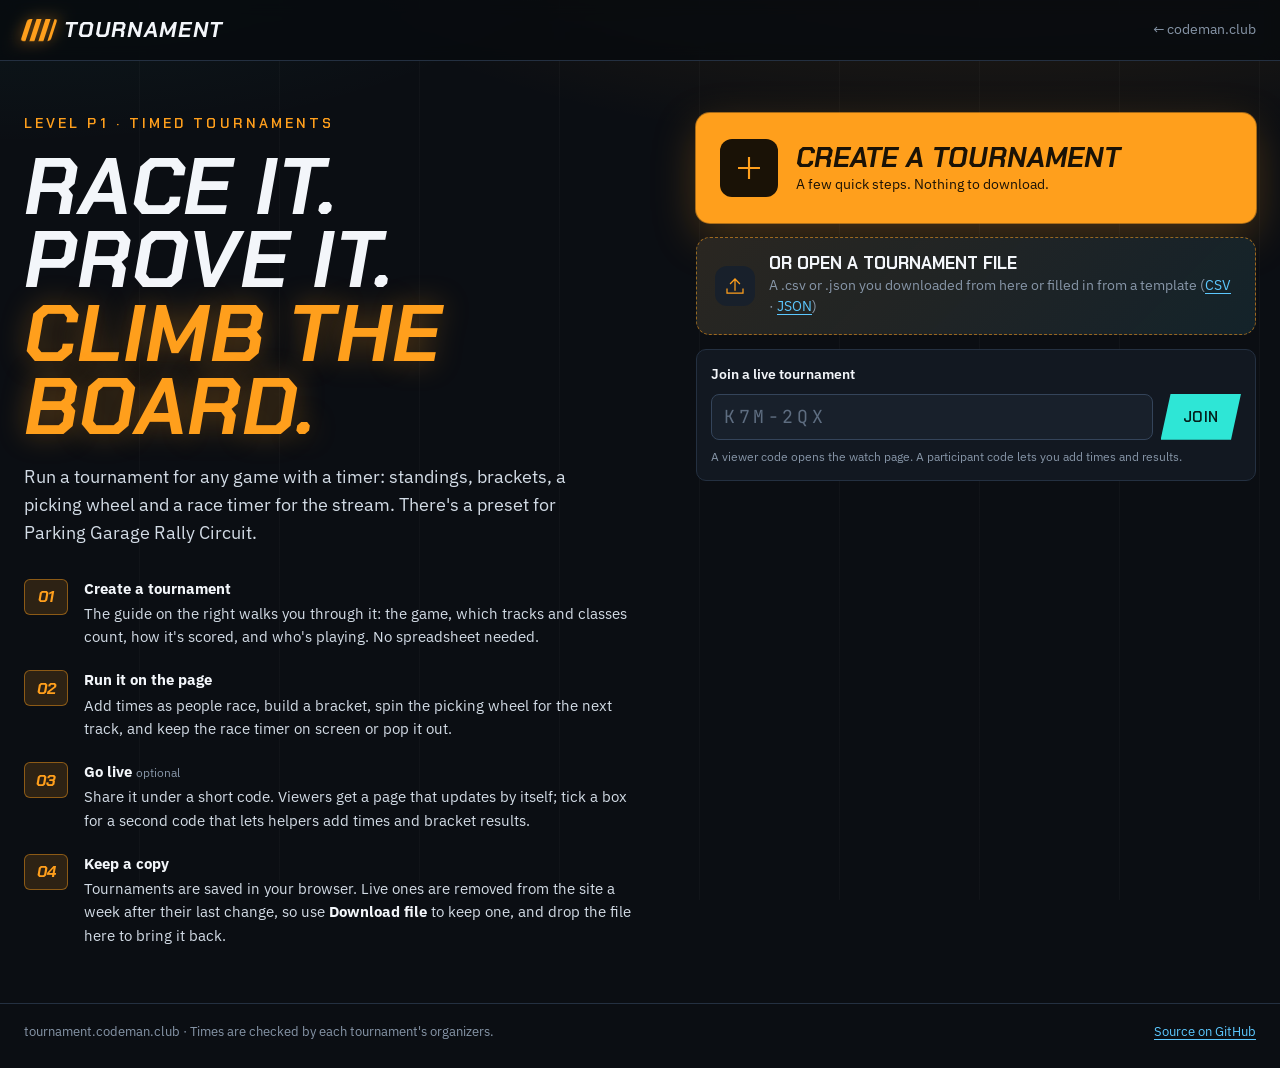
==== commit 1f869e40: "Setup guide, owner-only admin with token check, weekly auto-delete, spam limits, word filter, securi" ====
--- a/index.html
+++ b/index.html
@@ -26,21 +26,22 @@
     <h1>Race it.<br>Prove it.<br><em>Climb the board.</em></h1>
     <p class="lead">Run a tournament for any game with a timer: standings, brackets, a picking wheel and a race timer for the stream. There's a preset for Parking Garage Rally Circuit.</p>
     <ol class="steps">
-      <li><div><b>Download a template</b> <span class="opt">CSV for a spreadsheet, JSON for code</span><p>It has an example tournament with every kind of row: settings, the tracks and classes that count, players, times and bracket results.</p></div></li>
-      <li><div><b>Fill it in</b><p>Open the CSV in Excel or Google Sheets, replace the example rows, and save it as CSV again. The <b>row_type</b> column says what each row is; rows starting with # are notes and get skipped.</p></div></li>
-      <li><div><b>Drop the file here</b><p>The tournament opens with standings, a bracket, the picking wheel and the timer. It's saved in this browser and listed on the right for next time.</p></div></li>
-      <li><div><b>Go live</b> <span class="opt">optional</span><p>Share it under a short code. Viewers get a watch page that updates by itself; tick a box to make a second code that lets helpers add times and bracket results.</p></div></li>
-      <li><div><b>Change it and upload again</b><p>Edit on the page, or use <b>Download file</b> to get it back as CSV or JSON. Uploading a file with the same <b>id</b> replaces that tournament.</p></div></li>
+      <li><div><b>Create a tournament</b><p>The guide on the right walks you through it: the game, which tracks and classes count, how it's scored, and who's playing. No spreadsheet needed.</p></div></li>
+      <li><div><b>Run it on the page</b><p>Add times as people race, build a bracket, spin the picking wheel for the next track, and keep the race timer on screen or pop it out.</p></div></li>
+      <li><div><b>Go live</b> <span class="opt">optional</span><p>Share it under a short code. Viewers get a page that updates by itself; tick a box for a second code that lets helpers add times and bracket results.</p></div></li>
+      <li><div><b>Keep a copy</b><p>Tournaments are saved in your browser. Live ones are removed from the site a week after their last change, so use <b>Download file</b> to keep one, and drop the file here to bring it back.</p></div></li>
     </ol>
   </div>
   <div class="start">
-    <label class="drop" id="drop">
+    <button class="create-card" type="button" id="create">
+      <svg viewBox="0 0 48 48" aria-hidden="true" fill="none" stroke="currentColor" stroke-width="3" stroke-linecap="square"><path d="M24 10v28M10 24h28"/></svg>
+      <span><b>Create a tournament</b><span>A few quick steps. Nothing to download.</span></span>
+    </button>
+    <label class="drop small-drop" id="drop">
       <input type="file" id="file" accept=".csv,.json,text/csv,application/json" aria-describedby="dropHelp">
       <svg viewBox="0 0 48 48" aria-hidden="true" fill="none" stroke="currentColor" stroke-width="2.5" stroke-linecap="square"><path d="M24 32V10M15 19l9-9 9 9"/><path d="M8 30v8h32v-8"/></svg>
-      <span><b>Drop a tournament file</b><span id="dropHelp">.csv or .json, or click to choose</span></span>
+      <span><b>Or open a tournament file</b><span id="dropHelp">A .csv or .json you downloaded from here or filled in from a template (<button class="linkbtn" type="button" id="tplCsv">CSV</button> · <button class="linkbtn" type="button" id="tplJson">JSON</button>)</span></span>
     </label>
-    <p class="templates">Templates: <button class="linkbtn" type="button" id="tplCsv">CSV</button> · <button class="linkbtn" type="button" id="tplJson">JSON</button></p>
-    <p class="privacy"><svg viewBox="0 0 16 16" aria-hidden="true" fill="none" stroke="currentColor" stroke-width="1.6"><rect x="3" y="7" width="10" height="7"/><path d="M5.5 7V5a2.5 2.5 0 015 0v2"/></svg><span>Uploaded tournaments stay in this browser until you choose <b>Go live</b>, which shares one under a code.</span></p>
     <form class="panel join" id="joinForm">
       <label for="joinCode">Join a live tournament</label>
       <input type="text" id="joinCode" maxlength="9" autocomplete="off" spellcheck="false" placeholder="K7M-2QX" aria-describedby="joinHelp">
@@ -83,8 +84,27 @@
       <h3>Times you submitted</h3>
       <ul id="mineList"></ul>
     </div>
-    <p class="org-line">Running one on the site? <a href="admin">Organizer page</a></p>
   </div>
+</div>
+</main>
+
+<!-- Setup guide: create a tournament step by step (js/wizard.js) -->
+<main id="wizard" hidden>
+<div class="wrap wizard">
+  <div class="wiz-head">
+    <div class="eyebrow">New tournament</div>
+    <h1 id="wizTitle">Create a tournament</h1>
+    <ol class="wiz-steps" id="wizSteps" aria-label="Steps"></ol>
+  </div>
+  <form class="panel wiz-card" id="wizForm" novalidate>
+    <div id="wizBody"></div>
+    <div id="wizMsg"></div>
+    <div class="wiz-nav">
+      <button class="btn" type="button" id="wizBack">Back</button>
+      <span class="note" id="wizCount"></span>
+      <button class="btn primary" type="submit" id="wizNext">Next</button>
+    </div>
+  </form>
 </div>
 </main>
 
--- a/css/style.css
+++ b/css/style.css
@@ -533,3 +533,65 @@
 .form-grid { align-items: start; }
 label.field, div.field { align-content: start; }
 div.field { display: grid; gap: 6px; font-size: 14px; font-weight: 600; color: var(--ink); }
+
+/* ---------- Start card and setup guide (js/wizard.js) ---------- */
+.create-card {
+  display: grid; grid-template-columns: 58px minmax(0, 1fr); align-items: center; gap: 18px; width: 100%; text-align: left;
+  padding: 26px 24px; border: 0; border-radius: 14px; cursor: pointer; color: var(--on-accent); background: var(--accent);
+  box-shadow: 0 0 0 1px rgba(255, 159, 28, .6), 0 14px 44px rgba(255, 159, 28, .25); transition: filter .15s, transform .15s;
+}
+.create-card:hover { filter: brightness(1.08); transform: translateY(-2px); }
+.create-card svg { width: 58px; height: 58px; padding: 12px; background: var(--on-accent); color: var(--accent); border-radius: 12px; }
+.create-card b { display: block; font-family: var(--display); font-weight: 700; font-style: italic; font-size: 28px; text-transform: uppercase; line-height: 1.05; }
+.create-card span span { display: block; font-size: 14px; margin-top: 2px; }
+.small-drop { padding: 16px 18px; grid-template-columns: 40px minmax(0, 1fr); gap: 14px; border-width: 1px; }
+.small-drop svg { width: 40px; height: 40px; padding: 8px; box-shadow: none; background: var(--panel-2); color: var(--accent); }
+.small-drop b { font-size: 17px; }
+.drop .linkbtn { position: relative; z-index: 1; }
+.wizard { max-width: 860px; padding-top: 34px; }
+.wiz-head h1 { font-size: clamp(34px, 6vw, 56px); font-style: italic; margin: 10px 0 18px; }
+.wiz-steps { list-style: none; margin: 0 0 18px; padding: 0; display: flex; flex-wrap: wrap; gap: 6px; }
+.wiz-steps li { display: flex; align-items: center; gap: 8px; padding: 6px 12px 6px 6px; border-radius: 999px; background: var(--panel); border: 1px solid var(--line); color: var(--muted); font-size: 13px; font-weight: 600; }
+.wiz-steps li span { width: 22px; height: 22px; display: grid; place-items: center; border-radius: 50%; background: var(--panel-2); font-size: 12px; }
+.wiz-steps li.now { color: var(--ink); border-color: var(--accent); }
+.wiz-steps li.now span { background: var(--accent); color: var(--on-accent); }
+.wiz-steps li.done span { background: var(--teal-soft); color: var(--teal); }
+.wiz-card { padding: 24px; display: grid; gap: 16px; }
+#wizBody { display: grid; gap: 16px; }
+#wizBody h2 { font-size: 26px; }
+#wizBody .note { margin: 0; }
+.choices { display: grid; grid-template-columns: repeat(2, minmax(0, 1fr)); gap: 10px; }
+.choice { display: flex; gap: 12px; align-items: flex-start; padding: 16px; border: 1px solid var(--line-strong); border-radius: 10px; background: var(--panel-2); cursor: pointer; }
+.choice:hover { border-color: var(--accent); }
+.choice:has(input:checked) { border-color: var(--accent); background: var(--accent-soft); box-shadow: 0 0 0 1px var(--accent); }
+.choice input { margin-top: 3px; accent-color: var(--accent); width: 18px; height: 18px; flex-shrink: 0; }
+.choice b { display: block; color: var(--ink); font-size: 16px; margin-bottom: 2px; }
+.wiz-grid-wrap { overflow-x: auto; max-height: min(60vh, 560px); overflow-y: auto; scrollbar-width: thin; scrollbar-color: var(--scroll) transparent; }
+.wiz-grid { max-width: 620px; min-width: min-content; }
+.wiz-grid button.cell, .wiz-grid button.col-toggle { border: 0; cursor: pointer; font: inherit; font-weight: 700; }
+.wiz-grid button.col-toggle { background: transparent; color: var(--accent); font-size: 11px; letter-spacing: .08em; text-transform: uppercase; padding: 4px 0; }
+.wiz-grid button.col-toggle:hover { text-decoration: underline; }
+.wiz-grid button.cell { height: 26px; }
+.wiz-grid button.cell:hover { outline: 2px solid var(--accent); }
+.wiz-summary { display: flex; flex-wrap: wrap; gap: 8px; }
+.wiz-summary span { padding: 6px 12px; border-radius: 999px; background: var(--panel-2); border: 1px solid var(--line); font-size: 13px; }
+.wiz-nav { display: flex; align-items: center; justify-content: space-between; gap: 12px; padding-top: 8px; border-top: 1px solid var(--line); }
+.turnstile-box { position: fixed; right: 16px; bottom: 16px; z-index: 50; }
+@media (max-width: 640px) {
+  .choices { grid-template-columns: minmax(0, 1fr); }
+  .create-card { grid-template-columns: 46px minmax(0, 1fr); padding: 20px 16px; gap: 14px; }
+  .create-card svg { width: 46px; height: 46px; padding: 9px; }
+  .create-card b { font-size: 22px; }
+  .wiz-card { padding: 16px; }
+  .wiz-steps li { font-size: 0; gap: 0; padding: 4px; }
+  .wiz-steps li span { font-size: 12px; }
+  .wiz-steps li.now { font-size: 13px; gap: 8px; padding-right: 12px; }
+}
+.mode-switch { align-self: flex-end; }
+.row-actions { display: flex; gap: 6px; justify-content: flex-end; flex-wrap: wrap; }
+.settings .foot { gap: 8px; justify-content: space-between; }
+.settings .foot .btn.primary { margin-left: auto; }
+.wiz-card, #wizBody { grid-template-columns: minmax(0, 1fr); min-width: 0; }
+#wizBody > * { min-width: 0; }
+.row-actions { flex-wrap: nowrap; }
+@media (max-width: 640px) { #wizCount { display: none; } }
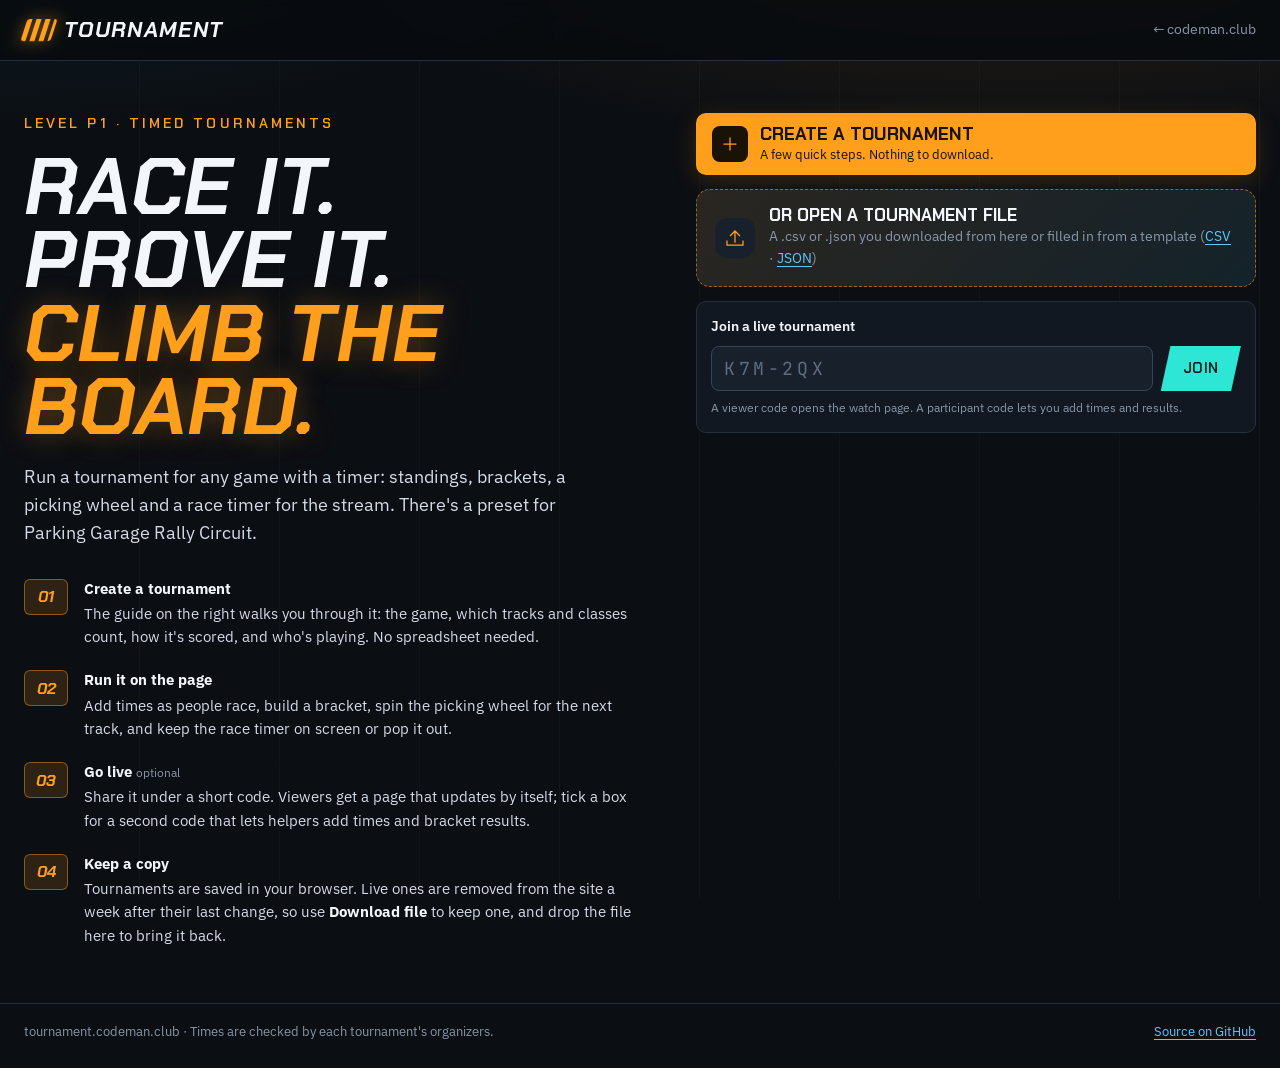
==== commit 3f396168: "Fix scripts being blocked (skip Rocket Loader), smaller create button" ====
--- a/index.html
+++ b/index.html
@@ -151,6 +151,6 @@
   <a href="https://github.com/notacodeman/tournament" target="_blank" rel="noopener">Source on GitHub</a>
 </div></footer>
 
-<script type="module" src="js/app.js"></script>
+<script type="module" data-cfasync="false" src="js/app.js"></script>
 </body>
 </html>
--- a/css/style.css
+++ b/css/style.css
@@ -536,14 +536,14 @@
 
 /* ---------- Start card and setup guide (js/wizard.js) ---------- */
 .create-card {
-  display: grid; grid-template-columns: 58px minmax(0, 1fr); align-items: center; gap: 18px; width: 100%; text-align: left;
-  padding: 26px 24px; border: 0; border-radius: 14px; cursor: pointer; color: var(--on-accent); background: var(--accent);
-  box-shadow: 0 0 0 1px rgba(255, 159, 28, .6), 0 14px 44px rgba(255, 159, 28, .25); transition: filter .15s, transform .15s;
-}
-.create-card:hover { filter: brightness(1.08); transform: translateY(-2px); }
-.create-card svg { width: 58px; height: 58px; padding: 12px; background: var(--on-accent); color: var(--accent); border-radius: 12px; }
-.create-card b { display: block; font-family: var(--display); font-weight: 700; font-style: italic; font-size: 28px; text-transform: uppercase; line-height: 1.05; }
-.create-card span span { display: block; font-size: 14px; margin-top: 2px; }
+  display: grid; grid-template-columns: 36px minmax(0, 1fr); align-items: center; gap: 12px; width: 100%; text-align: left;
+  padding: 12px 16px; border: 0; border-radius: 10px; cursor: pointer; color: var(--on-accent); background: var(--accent);
+  box-shadow: 0 6px 24px rgba(255, 159, 28, .18); transition: filter .15s;
+}
+.create-card:hover { filter: brightness(1.08); }
+.create-card svg { width: 36px; height: 36px; padding: 8px; background: var(--on-accent); color: var(--accent); border-radius: 8px; }
+.create-card b { display: block; font-family: var(--display); font-weight: 700; font-size: 18px; text-transform: uppercase; line-height: 1.1; }
+.create-card span span { display: block; font-size: 13px; margin-top: 1px; }
 .small-drop { padding: 16px 18px; grid-template-columns: 40px minmax(0, 1fr); gap: 14px; border-width: 1px; }
 .small-drop svg { width: 40px; height: 40px; padding: 8px; box-shadow: none; background: var(--panel-2); color: var(--accent); }
 .small-drop b { font-size: 17px; }
@@ -579,9 +579,6 @@
 .turnstile-box { position: fixed; right: 16px; bottom: 16px; z-index: 50; }
 @media (max-width: 640px) {
   .choices { grid-template-columns: minmax(0, 1fr); }
-  .create-card { grid-template-columns: 46px minmax(0, 1fr); padding: 20px 16px; gap: 14px; }
-  .create-card svg { width: 46px; height: 46px; padding: 9px; }
-  .create-card b { font-size: 22px; }
   .wiz-card { padding: 16px; }
   .wiz-steps li { font-size: 0; gap: 0; padding: 4px; }
   .wiz-steps li span { font-size: 12px; }
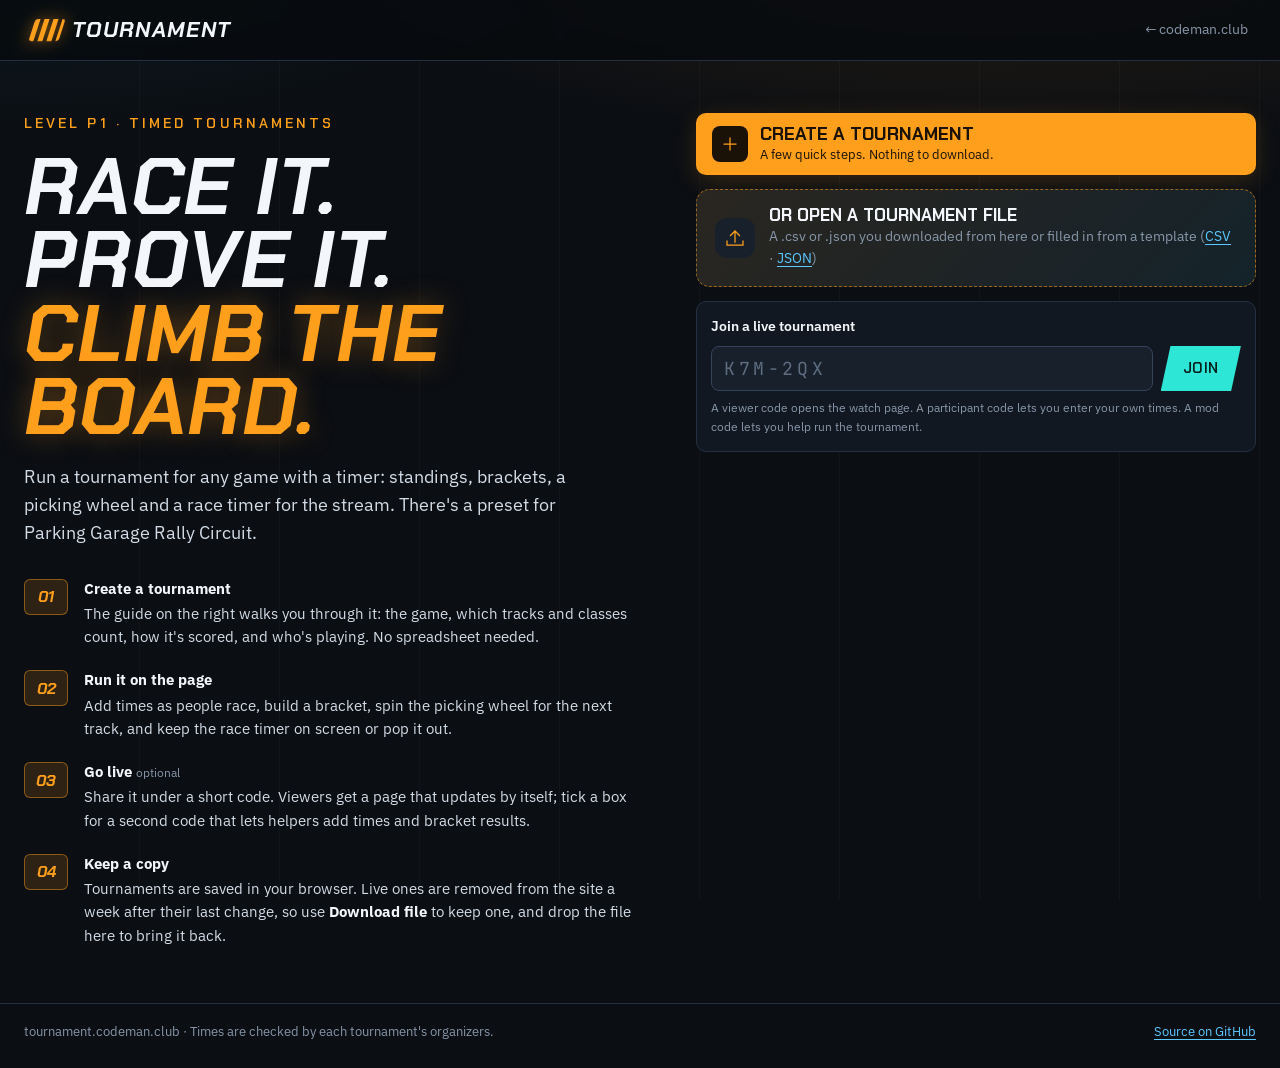
==== commit eb559f00: "Banner matches other subdomains; show codeman.club link on phones" ====
--- a/index.html
+++ b/index.html
@@ -44,11 +44,12 @@
     </label>
     <form class="panel join" id="joinForm">
       <label for="joinCode">Join a live tournament</label>
-      <input type="text" id="joinCode" maxlength="9" autocomplete="off" spellcheck="false" placeholder="K7M-2QX" aria-describedby="joinHelp">
+      <input type="text" id="joinCode" maxlength="12" autocomplete="off" spellcheck="false" placeholder="K7M-2QX" aria-describedby="joinHelp">
       <button class="btn teal" type="submit">Join</button>
-      <span class="note" id="joinHelp" style="grid-column: 1 / -1">A viewer code opens the watch page. A participant code lets you add times and results.</span>
+      <span class="note" id="joinHelp" style="grid-column: 1 / -1">A viewer code opens the watch page. A participant code lets you enter your own times. A mod code lets you help run the tournament.</span>
       <label class="field" id="joinNameField" hidden style="grid-column: 1 / -1">Your name <span class="note">Shown next to the changes you make</span>
-        <input type="text" id="joinName" maxlength="32" autocomplete="nickname">
+        <input type="text" id="joinName" maxlength="32" autocomplete="nickname" list="joinNames">
+        <datalist id="joinNames"></datalist>
       </label>
     </form>
     <div id="startMsg"></div>
--- a/css/style.css
+++ b/css/style.css
@@ -63,6 +63,8 @@
 /* ---------- Banner ---------- */
 .banner { background: rgba(8, 11, 15, .85); backdrop-filter: blur(8px); border-bottom: 1px solid var(--line); position: sticky; top: 0; z-index: 25; }
 .banner .wrap { display: flex; align-items: center; gap: 24px; height: 60px; }
+/* 1400px like the other codeman.club banners, so the logo and codeman.club link sit in the same spot on every subdomain */
+.banner .wrap { max-width: 1400px; padding: 0 clamp(16px, 3vw, 32px); }
 .logo { display: flex; align-items: center; gap: 10px; color: var(--ink); text-decoration: none; }
 .logo:hover { color: var(--ink); }
 .logo-mark {
@@ -289,6 +291,7 @@
 .code-box .label { font-size: 11px; font-weight: 700; letter-spacing: .1em; text-transform: uppercase; color: var(--muted); }
 .code { font-family: var(--mono); font-size: 30px; font-weight: 700; letter-spacing: .12em; color: var(--teal); text-shadow: 0 0 16px rgba(46, 230, 214, .4); }
 .code.edit { color: var(--accent); text-shadow: 0 0 16px rgba(255, 159, 28, .35); font-size: 24px; }
+.code.mod { color: #C792FF; text-shadow: 0 0 16px rgba(199, 146, 255, .35); font-size: 22px; }
 .code-box .row-btns { display: flex; gap: 6px; flex-wrap: wrap; }
 .code-box .link { font-size: 12px; overflow-wrap: anywhere; color: var(--muted); }
 
@@ -406,7 +409,8 @@
   .wrap { padding: 0 16px; }
   .banner .wrap { gap: 12px; height: 56px; }
   .banner .change { margin-left: auto; }
-  .banner .change + .home-link { display: none; }
+  /* the Change button takes the link's place on phones, only while it's shown */
+  .banner .change:not([hidden]) + .home-link { display: none; }
   .wide-text { display: none; }
   .logo-text { font-size: 19px; }
   .stats { grid-template-columns: repeat(2, minmax(0, 1fr)); gap: 8px; }
@@ -429,7 +433,7 @@
 /* live strip under the tournament header */
 #tLiveStrip .wrap { padding-top: 18px; }
 .live-panel { padding: 14px; }
-.live-grid { display: grid; grid-template-columns: repeat(3, minmax(0, 1fr)); gap: 10px; }
+.live-grid { display: grid; grid-template-columns: repeat(auto-fit, minmax(min(100%, 230px), 1fr)); gap: 10px; }
 .announce-row { display: grid; grid-template-columns: minmax(0, 1fr) auto; gap: 6px; }
 .announce-row input { min-height: 36px; }
 .live-host { display: flex; flex-wrap: wrap; gap: 8px; align-items: center; padding-top: 2px; }
